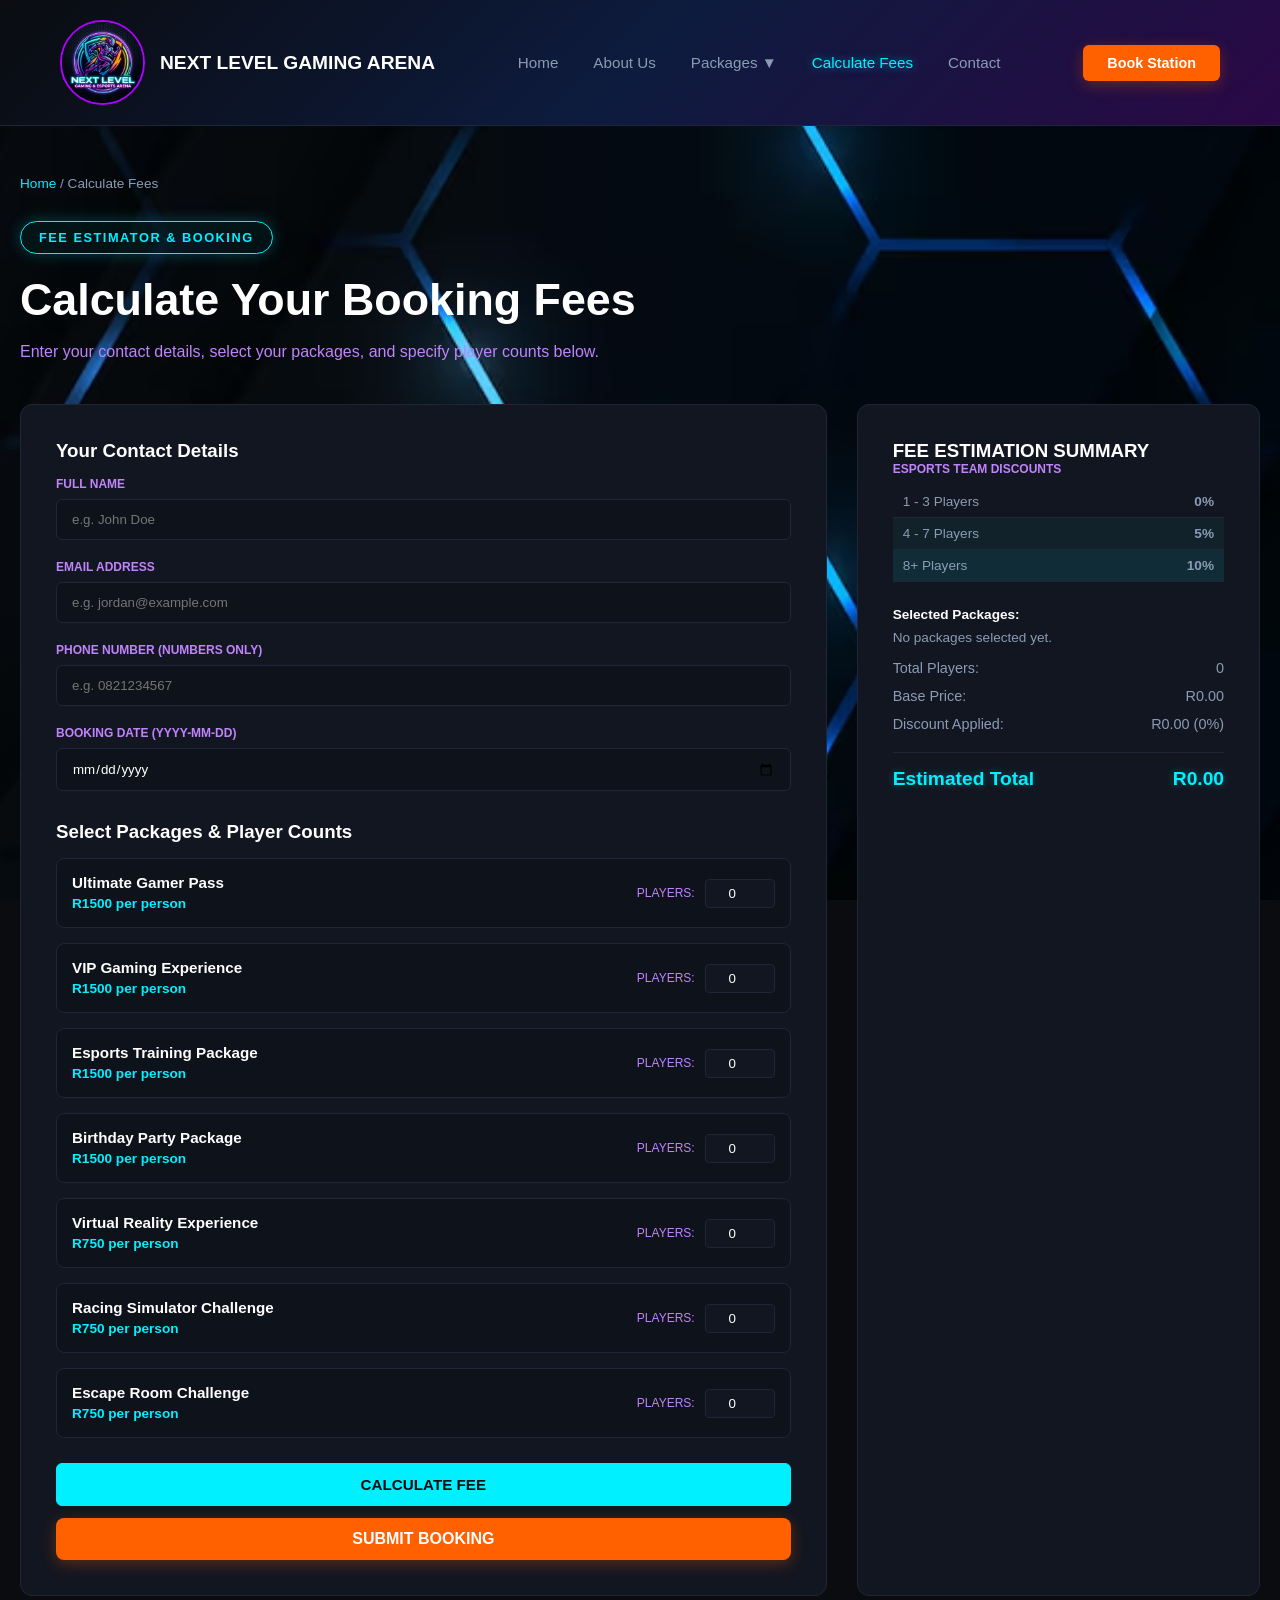
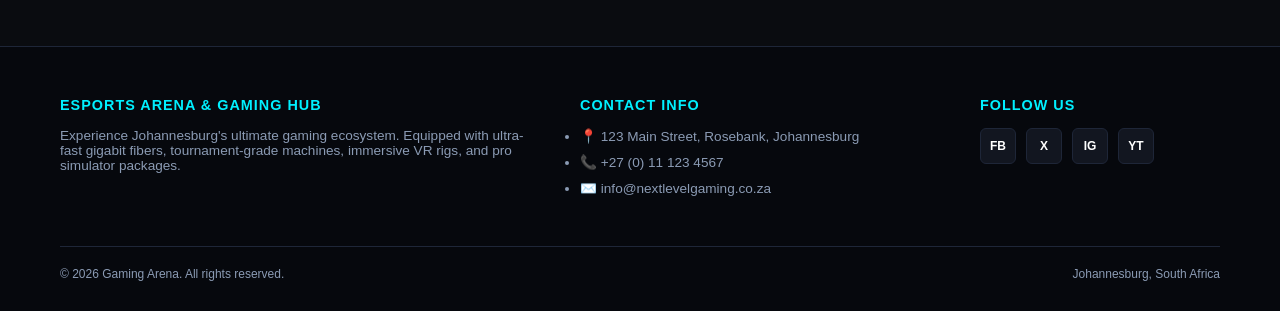
==== calculate-fees.html @ 9becf5bc "Add esports arena website and booking flow Create a responsive gaming venue site with package pages," ====
<!DOCTYPE html>
<!-- 
  Project: Esports Arena Web Application - Calculate Fees Screen
  References (Harvard Anglia):
  - Google Gemini, 2026. 
  - World Wide Web Consortium (W3C), 2023. HTML5 Specification. [online] W3C. Available at: <https://www.w3.org/TR/html52/>.
-->
<html lang="en">
<head>
    <meta charset="UTF-8">
    <meta name="viewport" content="width=device-width, initial-scale=1.0">
    <title>Calculate Fees - Esports Arena</title>
    <link rel="stylesheet" href="styles.css">
</head>
<body>

    <!-- Main Navigation Header with Pure CSS Dropdown -->
    <header>
        <a href="index.html" class="logo-container">
            <img src="_image-assets/logo.jpeg" alt="Logo" class="logo-img">
            <span class="logo-text">NEXT LEVEL GAMING ARENA</span>
        </a>
        <nav>
            <a href="index.html">Home</a>
            <a href="about.html">About Us</a>
            <div class="dropdown" tabindex="0">
                <a href="packages.html" class="dropdown-link">Packages ▼</a>
                <div class="dropdown-content">
                    <a href="packages.html">📦 All Packages</a>
                    <a href="ultimate-gamer.html">Ultimate Gamer Pass</a>
                    <a href="vip-gaming.html">VIP Gaming Experience</a>
                    <a href="esports-training.html">Esports Training Package</a>
                    <a href="birthday-party.html">Birthday Party Package</a>
                    <a href="vr-experience.html">Virtual Reality Experience</a>
                    <a href="racing-sim.html">Racing Simulator Challenge</a>
                    <a href="escape-room.html">Escape Room Challenge</a>
                </div>
            </div>
            <a href="calculate-fees.html" class="active">Calculate Fees</a>
            <a href="contact.html">Contact</a>
        </nav>
        <a href="calculate-fees.html" class="btn-book-station">Book Station</a>
    </header>

    <!-- Main Form & Summary Container -->
    <main>
        <div class="breadcrumb">
            <a href="index.html">Home</a> / <span>Calculate Fees</span>
        </div>

        <div class="badge-tag">Fee Estimator & Booking</div>
        <h1 class="page-title">Calculate Your Booking Fees</h1>
        <p class="subtitle">Enter your contact details, select your packages, and specify player counts below.</p>

        <!-- Form Wrapper with ID for JavaScript Validation -->
        <form id="booking-form" class="form-layout" action="contact.html" method="GET">
            
            <!-- Left Column: Contact Details First, then Package Selections, with Both Buttons at the Bottom -->
            <div class="form-box">
                
                <!-- Contact Details Section (First) -->
                <h3 style="margin-bottom: 15px;">Your Contact Details</h3>
                
                <div class="input-group">
                    <label for="full-name">Full Name</label>
                    <input type="text" id="full-name" name="full-name" placeholder="e.g. John Doe">
                    <span id="err-full-name" class="inline-error" style="color: #ff4444; font-size: 0.75rem; display: none; margin-top: 4px; font-weight: 600;">⚠️ Full Name is required.</span>
                </div>

                <div class="input-group">
                    <label for="email-address">Email Address</label>
                    <input type="email" id="email-address" name="email-address" placeholder="e.g. jordan@example.com">
                    <span id="err-email-address" class="inline-error" style="color: #ff4444; font-size: 0.75rem; display: none; margin-top: 4px; font-weight: 600;">⚠️ Email Address is required.</span>
                </div>

                <div class="input-group">
                    <label for="phone-number">Phone Number (Numbers Only)</label>
                    <input type="tel" id="phone-number" name="phone-number" placeholder="e.g. 0821234567">
                    <span id="err-phone-number" class="inline-error" style="color: #ff4444; font-size: 0.75rem; display: none; margin-top: 4px; font-weight: 600;">⚠️ Phone Number is required.</span>
                </div>

                <div class="input-group" style="margin-bottom: 30px;">
                    <label for="booking-date">Booking Date (YYYY-MM-DD)</label>
                    <input type="date" id="booking-date" name="booking-date">
                    <span id="err-booking-date" class="inline-error" style="color: #ff4444; font-size: 0.75rem; display: none; margin-top: 4px; font-weight: 600;">⚠️ Booking Date is required.</span>
                </div>

                <!-- Package Selection Section (After Contact Details) -->
                <h3 style="margin-bottom: 15px;">Select Packages & Player Counts</h3>
                
                <div style="display: flex; flex-direction: column; gap: 15px; margin-top: 10px; margin-bottom: 25px;">
                    
                    <!-- Package 1 -->
                    <div class="package-row" data-name="Ultimate Gamer Pass" data-price="1500" style="background: var(--bg-input); padding: 15px; border: 1px solid var(--border-color); border-radius: 8px; display: flex; justify-content: space-between; align-items: center;">
                        <div>
                            <strong style="color: var(--text-main); font-size: 0.95rem; display: block; margin-bottom: 3px;">Ultimate Gamer Pass</strong>
                            <span style="color: var(--accent-cyan); font-size: 0.85rem; font-weight: 700;">R1500 per person</span>
                        </div>
                        <div style="display: flex; align-items: center; gap: 10px;">
                            <label style="font-size: 0.75rem; color: var(--text-purple); text-transform: uppercase;">Players:</label>
                            <input type="number" min="0" value="0" class="player-input" style="width: 70px; background: var(--bg-card); border: 1px solid var(--border-color); border-radius: 4px; padding: 6px; color: var(--text-main); text-align: center;">
                        </div>
                    </div>

                    <!-- Package 2 -->
                    <div class="package-row" data-name="VIP Gaming Experience" data-price="1500" style="background: var(--bg-input); padding: 15px; border: 1px solid var(--border-color); border-radius: 8px; display: flex; justify-content: space-between; align-items: center;">
                        <div>
                            <strong style="color: var(--text-main); font-size: 0.95rem; display: block; margin-bottom: 3px;">VIP Gaming Experience</strong>
                            <span style="color: var(--accent-cyan); font-size: 0.85rem; font-weight: 700;">R1500 per person</span>
                        </div>
                        <div style="display: flex; align-items: center; gap: 10px;">
                            <label style="font-size: 0.75rem; color: var(--text-purple); text-transform: uppercase;">Players:</label>
                            <input type="number" min="0" value="0" class="player-input" style="width: 70px; background: var(--bg-card); border: 1px solid var(--border-color); border-radius: 4px; padding: 6px; color: var(--text-main); text-align: center;">
                        </div>
                    </div>

                    <!-- Package 3 -->
                    <div class="package-row" data-name="Esports Training Package" data-price="1500" style="background: var(--bg-input); padding: 15px; border: 1px solid var(--border-color); border-radius: 8px; display: flex; justify-content: space-between; align-items: center;">
                        <div>
                            <strong style="color: var(--text-main); font-size: 0.95rem; display: block; margin-bottom: 3px;">Esports Training Package</strong>
                            <span style="color: var(--accent-cyan); font-size: 0.85rem; font-weight: 700;">R1500 per person</span>
                        </div>
                        <div style="display: flex; align-items: center; gap: 10px;">
                            <label style="font-size: 0.75rem; color: var(--text-purple); text-transform: uppercase;">Players:</label>
                            <input type="number" min="0" value="0" class="player-input" style="width: 70px; background: var(--bg-card); border: 1px solid var(--border-color); border-radius: 4px; padding: 6px; color: var(--text-main); text-align: center;">
                        </div>
                    </div>

                    <!-- Package 4 -->
                    <div class="package-row" data-name="Birthday Party Package" data-price="1500" style="background: var(--bg-input); padding: 15px; border: 1px solid var(--border-color); border-radius: 8px; display: flex; justify-content: space-between; align-items: center;">
                        <div>
                            <strong style="color: var(--text-main); font-size: 0.95rem; display: block; margin-bottom: 3px;">Birthday Party Package</strong>
                            <span style="color: var(--accent-cyan); font-size: 0.85rem; font-weight: 700;">R1500 per person</span>
                        </div>
                        <div style="display: flex; align-items: center; gap: 10px;">
                            <label style="font-size: 0.75rem; color: var(--text-purple); text-transform: uppercase;">Players:</label>
                            <input type="number" min="0" value="0" class="player-input" style="width: 70px; background: var(--bg-card); border: 1px solid var(--border-color); border-radius: 4px; padding: 6px; color: var(--text-main); text-align: center;">
                        </div>
                    </div>

                    <!-- Package 5 -->
                    <div class="package-row" data-name="Virtual Reality Experience" data-price="750" style="background: var(--bg-input); padding: 15px; border: 1px solid var(--border-color); border-radius: 8px; display: flex; justify-content: space-between; align-items: center;">
                        <div>
                            <strong style="color: var(--text-main); font-size: 0.95rem; display: block; margin-bottom: 3px;">Virtual Reality Experience</strong>
                            <span style="color: var(--accent-cyan); font-size: 0.85rem; font-weight: 700;">R750 per person</span>
                        </div>
                        <div style="display: flex; align-items: center; gap: 10px;">
                            <label style="font-size: 0.75rem; color: var(--text-purple); text-transform: uppercase;">Players:</label>
                            <input type="number" min="0" value="0" class="player-input" style="width: 70px; background: var(--bg-card); border: 1px solid var(--border-color); border-radius: 4px; padding: 6px; color: var(--text-main); text-align: center;">
                        </div>
                    </div>

                    <!-- Package 6 -->
                    <div class="package-row" data-name="Racing Simulator Challenge" data-price="750" style="background: var(--bg-input); padding: 15px; border: 1px solid var(--border-color); border-radius: 8px; display: flex; justify-content: space-between; align-items: center;">
                        <div>
                            <strong style="color: var(--text-main); font-size: 0.95rem; display: block; margin-bottom: 3px;">Racing Simulator Challenge</strong>
                            <span style="color: var(--accent-cyan); font-size: 0.85rem; font-weight: 700;">R750 per person</span>
                        </div>
                        <div style="display: flex; align-items: center; gap: 10px;">
                            <label style="font-size: 0.75rem; color: var(--text-purple); text-transform: uppercase;">Players:</label>
                            <input type="number" min="0" value="0" class="player-input" style="width: 70px; background: var(--bg-card); border: 1px solid var(--border-color); border-radius: 4px; padding: 6px; color: var(--text-main); text-align: center;">
                        </div>
                    </div>

                    <!-- Package 7 -->
                    <div class="package-row" data-name="Escape Room Challenge" data-price="750" style="background: var(--bg-input); padding: 15px; border: 1px solid var(--border-color); border-radius: 8px; display: flex; justify-content: space-between; align-items: center;">
                        <div>
                            <strong style="color: var(--text-main); font-size: 0.95rem; display: block; margin-bottom: 3px;">Escape Room Challenge</strong>
                            <span style="color: var(--accent-cyan); font-size: 0.85rem; font-weight: 700;">R750 per person</span>
                        </div>
                        <div style="display: flex; align-items: center; gap: 10px;">
                            <label style="font-size: 0.75rem; color: var(--text-purple); text-transform: uppercase;">Players:</label>
                            <input type="number" min="0" value="0" class="player-input" style="width: 70px; background: var(--bg-card); border: 1px solid var(--border-color); border-radius: 4px; padding: 6px; color: var(--text-main); text-align: center;">
                        </div>
                    </div>

                </div>
                <span id="err-packages" class="inline-error" style="color: #ff4444; font-size: 0.75rem; display: none; margin-bottom: 15px; font-weight: 600;">⚠️ Please select at least one player across the packages.</span>

                <!-- Both Buttons at the Bottom of the Left Card -->
                <div style="display: flex; flex-direction: column; gap: 12px; margin-top: 20px;">
                    <button type="button" id="calculate-btn" class="btn-card cyan" style="width: 100%; padding: 12px; font-size: 0.95rem; text-align: center; cursor: pointer;">CALCULATE FEE</button>
                    <button type="submit" class="btn-primary-orange" style="width: 100%; padding: 12px; text-align: center; box-sizing: border-box; cursor: pointer; border: none;">SUBMIT BOOKING</button>
                </div>

            </div>

            <!-- Right Column: Summary Box with Multi-Package Container -->
            <div class="summary-box">
                <h3>FEE ESTIMATION SUMMARY</h3>
                <div style="font-size: 0.75rem; font-weight: 700; color: var(--text-purple); margin-bottom: 10px; text-transform: uppercase;">Esports Team Discounts</div>
                <table class="discount-table">
                    <tr><td>1 - 3 Players</td><td>0%</td></tr>
                    <tr style="background: rgba(0, 240, 255, 0.05);"><td>4 - 7 Players</td><td>5%</td></tr>
                    <tr style="background: rgba(0, 240, 255, 0.1);"><td>8+ Players</td><td>10%</td></tr>
                </table>

                <!-- Dynamic Multi-Package Listing Container -->
                <div style="margin-bottom: 15px;">
                    <span style="display: block; font-size: 0.85rem; font-weight: 700; color: var(--text-main); margin-bottom: 8px;">Selected Packages:</span>
                    <div id="summary-packages-list" style="display: flex; flex-direction: column; gap: 6px;">
                        <span style="color: var(--text-muted); font-size: 0.85rem;">No packages selected yet.</span>
                    </div>
                </div>

                <div class="summary-row">
                    <span>Total Players:</span>
                    <span id="summary-players">0</span>
                </div>
                <div class="summary-row">
                    <span>Base Price:</span>
                    <span id="summary-base">R0.00</span>
                </div>
                <div class="summary-row">
                    <span>Discount Applied:</span>
                    <span id="summary-discount">R0.00 (0%)</span>
                </div>

                <div class="summary-total">
                    <span>Estimated Total</span>
                    <span id="summary-total">R0.00</span>
                </div>
            </div>

        </form>
    </main>

    <!-- Footer Component -->
    <footer>
        <div class="footer-content">
            <div class="footer-col">
                <h4>Esports Arena & Gaming Hub</h4>
                <p>Experience Johannesburg's ultimate gaming ecosystem. Equipped with ultra-fast gigabit fibers, tournament-grade machines, immersive VR rigs, and pro simulator packages.</p>
            </div>
            <div class="footer-col">
                <h4>Contact Info</h4>
                <ul>
                    <li>📍 123 Main Street, Rosebank, Johannesburg</li>
                    <li>📞 +27 (0) 11 123 4567</li>
                    <li>✉️ info@nextlevelgaming.co.za</li>
                </ul>
            </div>
            <div class="footer-col">
                <h4>Follow Us</h4>
                <div class="social-icons">
                    <a href="#" class="social-btn">FB</a>
                    <a href="#" class="social-btn">X</a>
                    <a href="#" class="social-btn">IG</a>
                    <a href="#" class="social-btn">YT</a>
                </div>
            </div>
        </div>
        <div class="footer-bottom">
            <span>©️ 2026 Gaming Arena. All rights reserved.</span>
            <span>Johannesburg, South Africa</span>
        </div>
    </footer>

    <script src="_javascript/script.js" defer></script>
</body>
</html>
---- styles.css ----
/* ==========================================================================
   NEXT LEVEL GAMING & ESPORTS ARENA - STYLESHEET
   Author: Development Team
   Styling Architecture & Standards: W3C CSS Specifications
   
   References (Harvard Anglia):
   - Coyier, C., 2026. A Complete Guide to Flexbox [online]. CSS-Tricks. Available from: css-tricks.com [Accessed 27 October 2026].
   - Google Gemini, 2026.
   - Meyer, E., 2011. CSS Reset & Standard Universal Box Sizing. [online] 
     Meyerweb. Available at: <https://meyerweb.com/eric/tools/css/reset/>.
   - Mozilla Developer Network (MDN), 2025. CSS Menu Techniques without JS. [online] 
     MDN Web Docs. Available at: <https://developer.mozilla.org/en-US/docs/Web/CSS/Layout_cookbook/Dropdown_menu>.
   - World Wide Web Consortium (W3C), 2024. CSS Custom Properties Module Level 1. [online] 
     W3C. Available at: <https://www.w3.org/TR/css-variables-1/>.
   ========================================================================== */

/* 1. GLOBAL COLORS & VARIABLES */
:root {
    --bg-main: #0a0c10;
    --bg-card: #121620;
    --bg-input: #0e121a;
    --accent-orange: #ff6000;
    --accent-cyan: #00f0ff;
    --accent-purple: #b000ff;
    --accent-blue: #09b3e2;
    --text-main: #ffffff;
    --text-muted: #8b9bb4;
    --text-purple: #c084fc;
    --border-color: #1e2638;
}

/* 2. BASIC RESET */
* {
    margin: 0;
    padding: 0;
    box-sizing: border-box;
    font-family: 'Segoe UI', Roboto, sans-serif;
}

body {
   background-color: var(--bg-main);
    background-image: url('_image-assets/main-background.avif'); /* Path to your image */
    background-size: cover;          /* Stretches the image to cover the full screen */
    background-position: center;     /* Centers the image */
    background-repeat: no-repeat;    /* Prevents the image from repeating */
    background-attachment: fixed;    /* Keeps background still while scrolling */
    color: var(--text-main);
    min-height: 100vh;
    display: flex;
    flex-direction: column;
}

/* 3. HEADER & NAVIGATION */
header {
    display: flex;
    justify-content: space-between;
    align-items: center;
    padding: 20px 60px;
    /* diagonal gradient blending pitch black, electric neon blue, and deep vibrant purple */
    background: linear-gradient(135deg, #0a0c10 0%, #0d1b3e 50%, #2a0845 100%);
    border-bottom: 1px solid var(--border-color);
    position: sticky;
    top: 0;
    z-index: 1000;
}

.logo-container {
    display: flex;
    align-items: center;
    gap: 15px;
    text-decoration: none;
}

.logo-img {
    width: 85px;
    height: 85px;
    border-radius: 50%;
    border: 2px solid var(--accent-purple);
    object-fit: cover;
    transition: transform 0.3s ease, box-shadow 0.3s ease;
}

.logo-img:hover {
    transform: scale(1.05);
    box-shadow: 0 0 15px rgba(176, 0, 255, 0.6);
}

.logo-text {
    font-weight: 900;
    font-size: 1.2rem;
    color: var(--text-main);
}

nav {
    display: flex;
    gap: 35px;
    align-items: center;
}

nav a {
    text-decoration: none;
    color: var(--text-muted);
    font-size: 0.95rem;
    font-weight: 500;
    transition: color 0.3s ease;
}

nav a:hover, nav a.active {
    color: var(--accent-cyan);
    text-shadow: 0 0 8px rgba(0, 240, 255, 0.5);
}

/* 4. PURE CSS DROPDOWN MENU (No JavaScript) */
.dropdown {
    position: relative;
    display: inline-block;
}

.dropdown-link {
    cursor: pointer;
}

.dropdown-content {
    display: none;
    position: absolute;
    top: 100%;
    left: 0;
    background-color: var(--bg-card);
    min-width: 240px;
    border: 1px solid var(--border-color);
    border-radius: 8px;
    box-shadow: 0 8px 24px rgba(0, 0, 0, 0.8);
    padding: 10px 0;
}

.dropdown:hover .dropdown-content,
.dropdown:focus-within .dropdown-content {
    display: block;
}

.dropdown-content a {
    color: var(--text-muted);
    padding: 10px 20px;
    text-decoration: none;
    display: block;
    font-size: 0.85rem;
    transition: background 0.2s, color 0.2s;
}

.dropdown-content a:hover {
    background-color: rgba(0, 240, 255, 0.08);
    color: var(--accent-cyan);
}

.btn-book-station {
    background-color: var(--accent-orange);
    color: var(--text-main);
    padding: 10px 24px;
    border-radius: 6px;
    text-decoration: none;
    font-weight: 700;
    font-size: 0.9rem;
    box-shadow: 0 4px 15px rgba(255, 96, 0, 0.3);
    transition: transform 0.2s ease, box-shadow 0.2s ease;
}

.btn-book-station:hover {
    transform: translateY(-2px);
    box-shadow: 0 0 20px rgba(255, 96, 0, 0.6);
}

/* 5. MAIN CONTENT & GLOWING BADGE PILLS */
main {
    flex: 1;
    max-width: 1300px;
    width: 100%;
    margin: 0 auto;
    padding: 50px 20px;
    animation: fadeIn 0.8s ease-out forwards;
}

/* FADE-IN ANIMATION */
@keyframes fadeIn {
  from {
    opacity: 1;
    transform: translateY(12px);
  }

  to {
    opacity: 1;
    transform: translateY(0);
  }
}

.breadcrumb {
    font-size: 0.85rem;
    color: var(--text-muted);
    margin-bottom: 30px;
}

.breadcrumb a {
    color: var(--accent-cyan);
    text-decoration: none;
}

.badge-tag {
    display: inline-block;
    padding: 8px 18px;
    border: 1px solid var(--accent-cyan);
    border-radius: 30px;
    color: var(--accent-cyan);
    font-size: 0.8rem;
    font-weight: 700;
    text-transform: uppercase;
    letter-spacing: 1.5px;
    margin-bottom: 20px;
    background: rgba(0, 240, 255, 0.05);
    box-shadow: 0 0 15px rgba(0, 240, 255, 0.25);
    transition: all 0.3s ease;
}

.badge-tag:hover {
    background: rgba(0, 240, 255, 0.12);
    box-shadow: 0 0 25px rgba(0, 240, 255, 0.5);
}

.page-title {
    font-size: 2.8rem;
    font-weight: 800;
    margin-bottom: 15px;
}

.subtitle {
    color: var(--text-purple);
    font-size: 1rem;
    margin-bottom: 40px;
    line-height: 1.5;
}

.section-header {
    color: var(--accent-cyan);
    font-size: 1.1rem;
    font-weight: 700;
    text-transform: uppercase;
    letter-spacing: 1px;
    margin-bottom: 25px;
    margin-top: 50px;
    text-shadow: 0 0 10px rgba(0, 240, 255, 0.3);
}

/* 6. GRID LAYOUTS & INTERACTIVE CARDS */
.cards-grid {
    display: grid;
    grid-template-columns: repeat(4, 1fr);
    gap: 20px;
    margin-bottom: 40px;
}

.cards-grid-3 {
    display: grid;
    grid-template-columns: repeat(3, 1fr);
    gap: 25px;
    margin-bottom: 40px;
}

.card {
    background-color: var(--bg-card);
    border: 1px solid var(--border-color);
    border-radius: 12px;
    padding: 20px;
    display: flex;
    flex-direction: column;
    justify-content: space-between;
    transition: transform 0.3s ease, border-color 0.3s ease, box-shadow 0.3s ease;
}

.card:hover {
    transform: translateY(-5px);
    border-color: var(--accent-cyan);
    box-shadow: 0 8px 25px rgba(0, 240, 255, 0.2);
}

.card-img-wrapper {
    width: 100%;
    height: 140px;
    background-color: #06080d;
    border-radius: 8px;
    margin-bottom: 15px;
    border: 1px solid var(--border-color);
    display: flex;
    align-items: center;
    justify-content: center;
    overflow: hidden;
}

.card-img {
    max-width: 100%;
    max-height: 100%;
    object-fit: contain;
    transition: transform 0.3s ease;
}

.card:hover .card-img {
    transform: scale(1.05);
}

.card.highlighted {
    border: 1px solid var(--accent-cyan);
    box-shadow: 0 0 20px rgba(0, 240, 255, 0.18);
}

.card-title {
    font-size: 1.05rem;
    font-weight: 700;
    margin-bottom: 8px;
}

.card-price {
    font-size: 1.5rem;
    font-weight: 800;
    color: var(--accent-cyan);
    margin-bottom: 15px;
    text-shadow: 0 0 8px rgba(0, 240, 255, 0.3);
}

.card-features {
    list-style: none;
    margin-bottom: 20px;
    font-size: 0.8rem;
    color: var(--text-muted);
}

.card-features li {
    margin-bottom: 6px;
}

/* Card Button Glow Themes */
.btn-card {
    display: block;
    text-align: center;
    padding: 10px;
    border-radius: 6px;
    text-decoration: none;
    font-weight: 600;
    font-size: 0.85rem;
    border: 1px solid var(--border-color);
    color: var(--text-main);
    background-color: rgba(255, 255, 255, 0.05);
    transition: all 0.25s ease;
}

.btn-card:hover {
    background-color: var(--accent-blue);
    color: var(--bg-main);
    box-shadow: 0 0 15px rgba(255, 255, 255, 0.4);
}

.btn-card.purple {
    background-color: var(--accent-purple);
    border-color: var(--accent-purple);
}
.btn-card.purple:hover {
    background-color: #9300d3;
    box-shadow: 0 0 15px rgba(176, 0, 255, 0.6);
}

.btn-card.cyan {
    background-color: var(--accent-cyan);
    color: var(--bg-main);
    border-color: var(--accent-cyan);
    font-weight: 700;
}
.btn-card.cyan:hover {
    background-color: var(--accent-blue);
    box-shadow: 0 0 15px rgba(0, 240, 255, 0.6);
}

.btn-card.orange {
    background-color: var(--accent-orange);
    border-color: var(--accent-orange);
    font-weight: 700;
}
.btn-card.orange:hover {
    background-color: #e05500;
    box-shadow: 0 0 15px rgba(255, 96, 0, 0.6);
}

/* 7. DETAIL PAGES & INTERACTIVE VISUAL BOXES */
.detail-container {
    display: grid;
    grid-template-columns: 1fr 1fr;
    gap: 60px;
    align-items: center;
}

.check-list {
    list-style: none;
    margin-bottom: 30px;
}

.check-list li {
    color: var(--text-muted);
    font-size: 0.9rem;
    margin-bottom: 10px;
    display: flex;
    align-items: center;
    gap: 10px;
}

.check-list li svg {
    width: 16px;
    height: 16px;
    fill: var(--accent-cyan);
}

.btn-primary-orange {
    background-color: var(--accent-orange);
    color: var(--text-main);
    border: none;
    padding: 14px 30px;
    border-radius: 8px;
    font-size: 1rem;
    font-weight: 700;
    text-decoration: none;
    display: inline-block;
    box-shadow: 0 4px 15px rgba(255, 96, 0, 0.3);
    transition: transform 0.2s ease, box-shadow 0.2s ease;
}

.btn-primary-orange:hover {
    transform: translateY(-2px);
    box-shadow: 0 0 20px rgba(255, 96, 0, 0.6);
}

.fine-print {
    font-size: 0.75rem;
    color: var(--text-muted);
    margin-top: 15px;
}

.visual-box {
    position: relative;
    width: 100%;
    height: 400px;
    border-radius: 12px;
    border: 2px solid var(--accent-cyan);
    box-shadow: 0 0 30px rgba(0, 240, 255, 0.25);
    overflow: hidden;
    background-color: #121620;
    display: flex;
    align-items: center;
    justify-content: center;
    transition: box-shadow 0.3s ease;
}

.visual-box:hover {
    box-shadow: 0 0 40px rgba(0, 240, 255, 0.45);
}

.visual-box img {
    max-width: 100%;
    max-height: 100%;
    object-fit: contain;
    transition: transform 0.3s ease;
}

.visual-box:hover img {
    transform: scale(1.02);
}

.visual-box img.hero-img {
    width: 100%;
    height: 100%;
    object-fit: cover;
}

/* 8. FORMS & TABLES */
.form-layout {
    display: grid;
    grid-template-columns: 2fr 1fr;
    gap: 30px;
}

.form-box, .summary-box {
    background-color: var(--bg-card);
    border: 1px solid var(--border-color);
    border-radius: 12px;
    padding: 35px;
    transition: border-color 0.3s ease, box-shadow 0.3s ease;
}

.form-box:hover, .summary-box:hover {
    border-color: rgba(0, 240, 255, 0.3);
    box-shadow: 0 0 20px rgba(0, 240, 255, 0.1);
}

.input-group {
    margin-bottom: 20px;
}

.input-group label {
    display: block;
    font-size: 0.75rem;
    font-weight: 700;
    color: var(--text-purple);
    text-transform: uppercase;
    margin-bottom: 8px;
}

.input-group input, .input-group textarea, .input-group select {
    width: 100%;
    background-color: var(--bg-input);
    border: 1px solid var(--border-color);
    border-radius: 6px;
    padding: 12px 15px;
    color: var(--text-main);
    transition: border-color 0.2s ease, box-shadow 0.2s ease;
}

.input-group input:focus, .input-group textarea:focus, .input-group select:focus {
    outline: none;
    border-color: var(--accent-cyan);
    box-shadow: 0 0 10px rgba(0, 240, 255, 0.3);
}

.discount-table {
    width: 100%;
    font-size: 0.85rem;
    margin-bottom: 25px;
    border-collapse: collapse;
}

.discount-table td {
    padding: 8px 10px;
    border-bottom: 1px solid var(--border-color);
    color: var(--text-muted);
}

.discount-table td:last-child {
    text-align: right;
    font-weight: 600;
}

.summary-row {
    display: flex;
    justify-content: space-between;
    font-size: 0.9rem;
    margin-bottom: 12px;
    color: var(--text-muted);
}

.summary-total {
    display: flex;
    justify-content: space-between;
    font-size: 1.2rem;
    font-weight: 800;
    color: var(--accent-cyan);
    margin-top: 20px;
    padding-top: 15px;
    border-top: 1px solid var(--border-color);
    text-shadow: 0 0 8px rgba(0, 240, 255, 0.3);
}

/* 9. FOOTER & SOCIAL BOXES */
footer {
    background-color: #06080d;
    border-top: 1px solid var(--border-color);
    padding: 50px 60px 30px 60px;
    margin-top: auto;
}

.footer-content {
    max-width: 1300px;
    margin: 0 auto;
    display: grid;
    grid-template-columns: 2fr 1.5fr 1fr;
    gap: 40px;
    margin-bottom: 40px;
}

.footer-col h4 {
  color: var(--accent-cyan);
    font-size: 0.9rem;
    font-weight: 700;
    letter-spacing: 1px;
    margin-bottom: 15px;
    text-transform: uppercase;
}

.footer-col p, .footer-col ul li {
    color: var(--text-muted);
    font-size: 0.85rem;
    margin-bottom: 10px;
}

.social-icons {
    display: flex;
    gap: 10px;
}

/* Styled Social Media Boxes with Glow Effects */
.social-btn {
    width: 36px;
    height: 36px;
    background-color: var(--bg-card);
    border: 1px solid var(--border-color);
    border-radius: 6px;
    display: flex;
    align-items: center;
    justify-content: center;
    color: var(--text-main);
    font-size: 0.75rem;
    font-weight: 700;
    text-decoration: none;
    transition: all 0.25s ease;
}

.social-btn:hover {
    border-color: var(--accent-cyan);
    color: var(--accent-cyan);
    box-shadow: 0 0 12px rgba(0, 240, 255, 0.4);
    transform: translateY(-2px);
}

.footer-bottom {
    max-width: 1300px;
    margin: 0 auto;
    display: flex;
    justify-content: space-between;
    font-size: 0.75rem;
    color: var(--text-muted);
    border-top: 1px solid var(--border-color);
    padding-top: 20px;
}


/* ============================================================
   COMPREHENSIVE RESPONSIVE DESIGN 
   ============================================================ */
@media screen and (max-width: 768px) {

   /*  GLOBAL HORIZONTAL SCROLL  */
   html, body {
      width: 100%;
      max-width: 100%;
      margin: 0;
      padding: 0;
      overflow-x: hidden;
      box-sizing: border-box;
   }

   /* VERTICAL NAVIGATION HEADER STACK */
   /* Forces the container to stack vertically instead of side-by-side */
   header, 
   header .container {
      display: flex;
      flex-direction: column;
      align-items: center;
      justify-content: center;
      gap: 15px;
      text-align: center;
      width: 100%;
      padding: 15px 10px;
      box-sizing: border-box;
   }

   
   .logo-container {
      display: flex;
      flex-direction: column;
      align-items: center;
      text-align: center;
      gap: 10px;
      width: 100%;
      margin-bottom: 10px;
   }

   .logo-img {
      width: 85px;
      height: 85px;
      margin: 0 auto;
   }

   .logo-text {
      font-size: 22px;
      text-align: center;
      display: block;
      width: 100%;
   }

   
   nav {
      display: flex;
      flex-direction: column;
      align-items: center;
      width: 100%;
      gap: 8px;
      padding: 0;
      margin: 0;
   }

   nav a, 
   .dropdown-link {
      display: block;
      width: 100%;
      padding: 12px 0;
      text-align: center;
      box-sizing: border-box;
   }

   /* Forces the isolated Book Station anchor button to center cleanly at the base */
   header a[class*="book"],
   header a[class*="station"],
   .btn-book-station {
      display: block;
      width: 100%;
      max-width: 280px;
      margin: 15px auto 0 auto;
      text-align: center;
      box-sizing: border-box;
   }

   /* COLLAPSIBLE DROPDOWN ACCORDION SYSTEM */
   .dropdown {
      width: 100%;
      position: relative;
   }

   /* Hides the long dropdown item box from view by default on mobile */
   .dropdown .dropdown-content {
      display: none;
      position: absolute;
      top: 100%;
      left: 0;
      width: 100%;
      background: linear-gradient(180deg, #0e0b16 0%, #171226 100%);
      border: 1px solid #00e5ff; 
      border-radius: 8px;
      box-shadow: 0 10px 30px rgba(0, 229, 255, 0.2);
      z-index: 200;
      padding: 5px 0;
      box-sizing: border-box;
   }

   /* Interaction states to trigger the dropdown instantly on touch screen taps */
   .dropdown:hover .dropdown-content,
   .dropdown:focus-within .dropdown-content {
      display: block;
   }

   
   div.dropdown div.dropdown-content a {
      display: block;
      padding: 14px 16px;
      color: #ffffff;
      border-bottom: 1px solid rgba(0, 229, 255, 0.1);
      width: 100%;
      box-sizing: border-box;
      text-align: center;
   }

   /* THE HOVER COLOR FIX */
   div.dropdown div.dropdown-content a:hover,
   div.dropdown div.dropdown-content a:active,
   div.dropdown div.dropdown-content a:focus {
      background: rgba(0, 229, 255, 0.15);
      color: #00e5ff;
      font-weight: bold;
      padding-left: 10px; 
   }

      /* HERO PICTURE & OUTLINE FIX  */
   
   /* Target the main parent containers holding the text and the visual-box */
   main > div[style*="display: grid"],
   main > div:first-of-type,
   .visual-box-container,
   div:has(> .visual-box) {
      display: flex !important;
      flex-direction: column !important; /* Forces vertical top-to-bottom layout stack */
      align-items: center !important;
      text-align: center !important;
      width: 100% !important;
      max-width: 100% !important;
      gap: 30px !important;
      padding: 20px 16px !important;
      box-sizing: border-box !important;
   }

   /* Target the left text column wrapper inside those containers */
   main > div[style*="display: grid"] > div:first-child,
   .visual-box-container > div:first-child {
      width: 100% !important;
      max-width: 100% !important;
   }

   /* Fix the action buttons container flex row on the homepage */
   .visual-box-container div[style*="display: flex"] {
      flex-direction: column !important;
      align-items: center !important;
      width: 100% !important;
      gap: 12px !important;
   }

   .visual-box-container div[style*="display: flex"] a {
      width: 100% !important;
      max-width: 280px !important;
      text-align: center !important;
      margin: 0 auto !important;
   }

   /* Target the shared image container  */
   
   .visual-box,
   div.visual-box[style*="height"] {
      display: block !important;
      width: 100% !important;
      max-width: 100% !important;
      height: auto !important; 
      margin: 20px auto 0 auto !important;
   }

   
   /* Gives images proportional space so they scale fully without cropping out edges */
   .hero-img,
   img.hero-img {
      display: block !important;
      width: 100% !important;
      max-width: 440px !important; 
      height: 280px !important; 
      object-fit: cover !important; /* Centers and displays full graphical asset cleanly */
      border-radius: 12px !important;
      margin: 0 auto !important;
   }

      /* CARD READJUSTMENT*/

   .cards-grid-3 {
      display: flex;
      flex-direction: column; 
      gap: 25px; 
      width: 100%;
      max-width: 100%;
      padding: 0 16px;
      box-sizing: border-box;
   }

   /* Targets exact card elements to make them stretch wide across the screen */
   .card,
   .card.highlighted {
      display: block;
      width: 100%;
      max-width: 100%;
      margin: 0 0 15px 0;
      box-sizing: border-box;
   }
   

   .btn-card {
      display: block;
      width: 100%;
      text-align: center;
      box-sizing: border-box;
      margin-top: 15px;
   }

      /*  GAMING PACKAGES MAIN GRID  */
   
   /*Targets exact packages layout container wrapper */
   /* Converts the desktop row configuration into a single vertical stacked column */
   main div.cards-grid,
   .cards-grid {
      display: flex;
      flex-direction: column; 
      gap: 30px;
      width: 100%;
      max-width: 100%;
      padding: 0 16px;
      box-sizing: border-box;
   }

   /* Targets individual package cards to stretch fully across the device view width */
   main div.cards-grid div.card.highlighted,
   .cards-grid .card {
      display: block;
      width: 100%;
      max-width: 100%;
      margin: 0 0 15px 0;
      box-sizing: border-box;
   }

   /* Ensures card component graphics scale naturally without compression layout shifts */
   .card-img-wrapper,
   .card-img {
      width: 100%;
      max-width: 100%;
      height: auto;
      display: block;
   }

   /* Formatting adjustments for card descriptions and bullet feature list arrays */
   .card-features, 
   ul.card-features {
      list-style: none;
      padding: 0;
      margin: 15px auto;
      width: 100%;
      text-align: center;
   }

   .card-features li {
      padding: 6px 0;
      width: 100%;
   }

   /* Clean responsive width balancing for the primary card link selection button anchors */
   .cards-grid .card a.btn-card,
   .cards-grid .card .btn-card {
      display: block;
      width: 100%;
      max-width: 280px;
      margin: 20px auto 0 auto;
      text-align: center;
      box-sizing: border-box;
   }

    
     /*  CALCULATE FEES FORM & SUMMARY RESPONSIVE  */
   main #booking-form.form-layout,
   main .form-layout {
      display: flex;
      flex-direction: column;
      gap: 30px;
      width: 100%;
      max-width: 100%;
      padding: 0 16px;
      box-sizing: border-box;
   }

   main .form-layout .form-box {
      width: 100%;
      max-width: 100%;
      display: block;
      box-sizing: border-box;
   }

   main .form-layout > div:last-child,
   main .form-layout .fee-summary-box { 
      width: 100%;
      max-width: 100%;
      box-sizing: border-box;
   }

   main .form-box .package-row {
      display: flex;
      flex-direction: column;
      align-items: flex-start;
      gap: 12px;
      width: 100%;
      padding: 15px;
      box-sizing: border-box;
      border-bottom: 1px solid rgba(255, 255, 255, 0.05);
   }

   main .form-box .package-row div[style*="display: flex"] {
      width: 100%;
      justify-content: space-between;
      align-items: center;
   }

   main .form-box .input-group input,
   main .form-box .input-group select {
      width: 100%;
      box-sizing: border-box;
      padding: 12px;
   }

  /* INDEPENDENT GRID-CHILD COLUMNS REST */

/* 
   Targets every main structural child content box inside your contact form grid layout.
   Forces them to expand across all three tracks to form clean vertical stack lines.
*/
html body main form#contact-form.form-layout > div,
html body main form#contact-form.form-layout .form-box {
   grid-column: 1 / -1; /* Tells the box to stretch completely from edge to edge */
   width: 100%;
   box-sizing: border-box;
}

/* Restores a uniform vertical margin gap separator space between the cards */
html body main form#contact-form.form-layout {
   row-gap: 35px;
}

/* Aligns text area fields and inputs inside the containers nicely */
html body main form#contact-form.form-layout .input-group input,
html body main form#contact-form.form-layout .input-group textarea {
   width: 100%;
   box-sizing: border-box;
   padding: 12px;
}

/* Clean width balance adjustment for the map display panel at the bottom */
html body main form#contact-form.form-layout #map-container.visual-box {
   width: 100%;
   height: 300px; /* Reduces the extreme desktop 480px height for phone viewports */
   box-sizing: border-box;
}


/*  FOOTER  */

/* 
   Transforms the horizontal footer content row into a clean, 
   sequentially centered vertical layout stack.
*/
html body footer .footer-content {
   display: flex;
   flex-direction: column;
   align-items: center;
   text-align: center;
   gap: 35px; /* Clean spacing between stacked column sections */
   padding: 40px 16px;
   width: 100%;
   box-sizing: border-box;
}

/* Forces each information card column block to take full width */
html body footer .footer-content .footer-col {
   width: 100%;
   max-width: 100%;
   margin: 0;
}

/* Wipes out any bullet points and centers the nested contact details */
html body footer .footer-content .footer-col ul {
   list-style: none;
   padding: 0;
   margin: 12px 0 0 0;
}

html body footer .footer-content .footer-col li {
   padding: 6px 0;
   font-size: 15px;
}

/* Keeps your social network media target buttons grouped in the center */
html body footer .footer-content .footer-col .social-icons {
   display: flex;
   justify-content: center;
   align-items: center;
   gap: 15px;
   margin-top: 15px;
}

/* 
   Stacks the copyright notice text and the geographic location label 
   centrally at the absolute base of the page.
*/
html body footer .footer-bottom {
   display: flex;
   flex-direction: column;
   align-items: center;
   justify-content: center;
   text-align: center;
   gap: 10px;
   padding: 20px 16px;
   border-top: 1px solid rgba(255, 255, 255, 0.05); /* Soft divider border line */
}

html body footer .footer-bottom span {
   display: block;
   width: 100%;
   margin: 0;
}

}
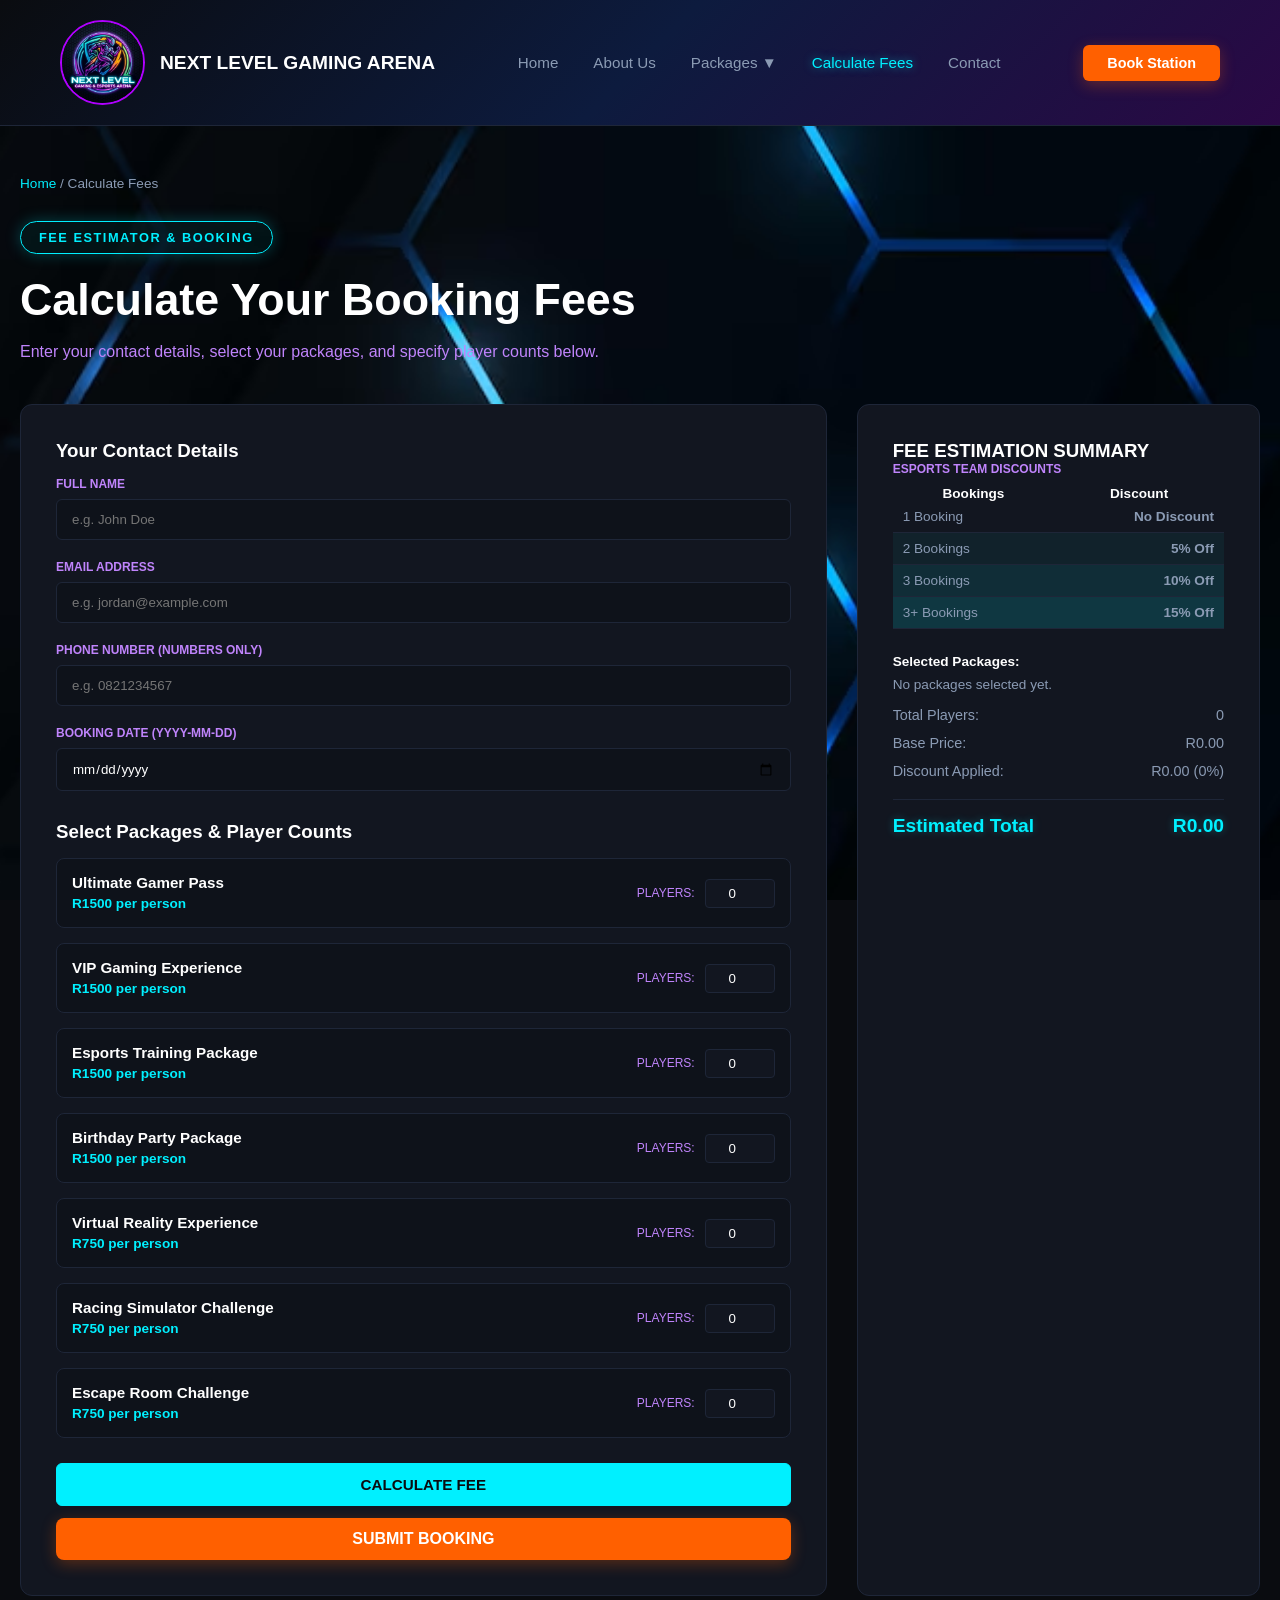
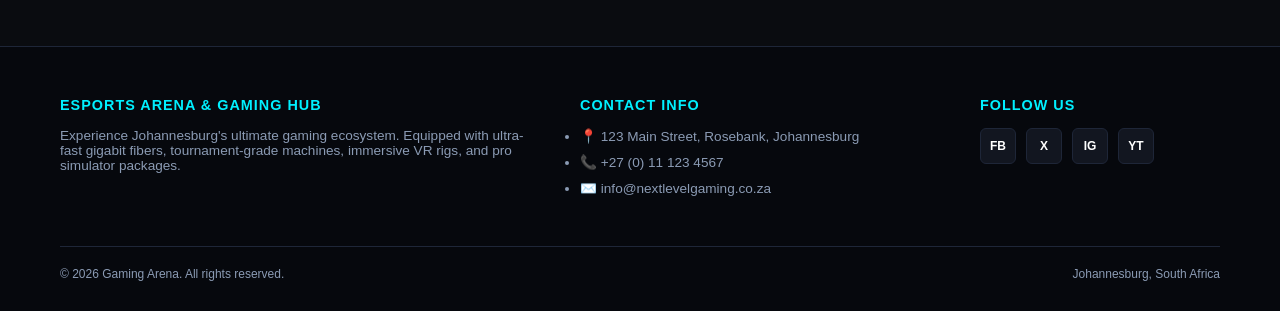
==== commit 85aaac03: "Update booking discount tiers Revise fee discounts to 5% for 2 players, 10% for 3, and 15% for 4 or " ====
--- a/calculate-fees.html
+++ b/calculate-fees.html
@@ -185,14 +185,16 @@
 
             </div>
 
-            <!-- Right Column: Summary Box with Multi-Package Container -->
+            <!-- Right Column: Summary Box with Updated Discount Table Matching Target Image -->
             <div class="summary-box">
                 <h3>FEE ESTIMATION SUMMARY</h3>
                 <div style="font-size: 0.75rem; font-weight: 700; color: var(--text-purple); margin-bottom: 10px; text-transform: uppercase;">Esports Team Discounts</div>
                 <table class="discount-table">
-                    <tr><td>1 - 3 Players</td><td>0%</td></tr>
-                    <tr style="background: rgba(0, 240, 255, 0.05);"><td>4 - 7 Players</td><td>5%</td></tr>
-                    <tr style="background: rgba(0, 240, 255, 0.1);"><td>8+ Players</td><td>10%</td></tr>
+                    <tr><th>Bookings</th><th>Discount</th></tr>
+                    <tr><td>1 Booking</td><td>No Discount</td></tr>
+                    <tr style="background: rgba(0, 240, 255, 0.05);"><td>2 Bookings</td><td>5% Off</td></tr>
+                    <tr style="background: rgba(0, 240, 255, 0.1);"><td>3 Bookings</td><td>10% Off</td></tr>
+                    <tr style="background: rgba(0, 240, 255, 0.15);"><td>3+ Bookings</td><td>15% Off</td></tr>
                 </table>
 
                 <!-- Dynamic Multi-Package Listing Container -->
